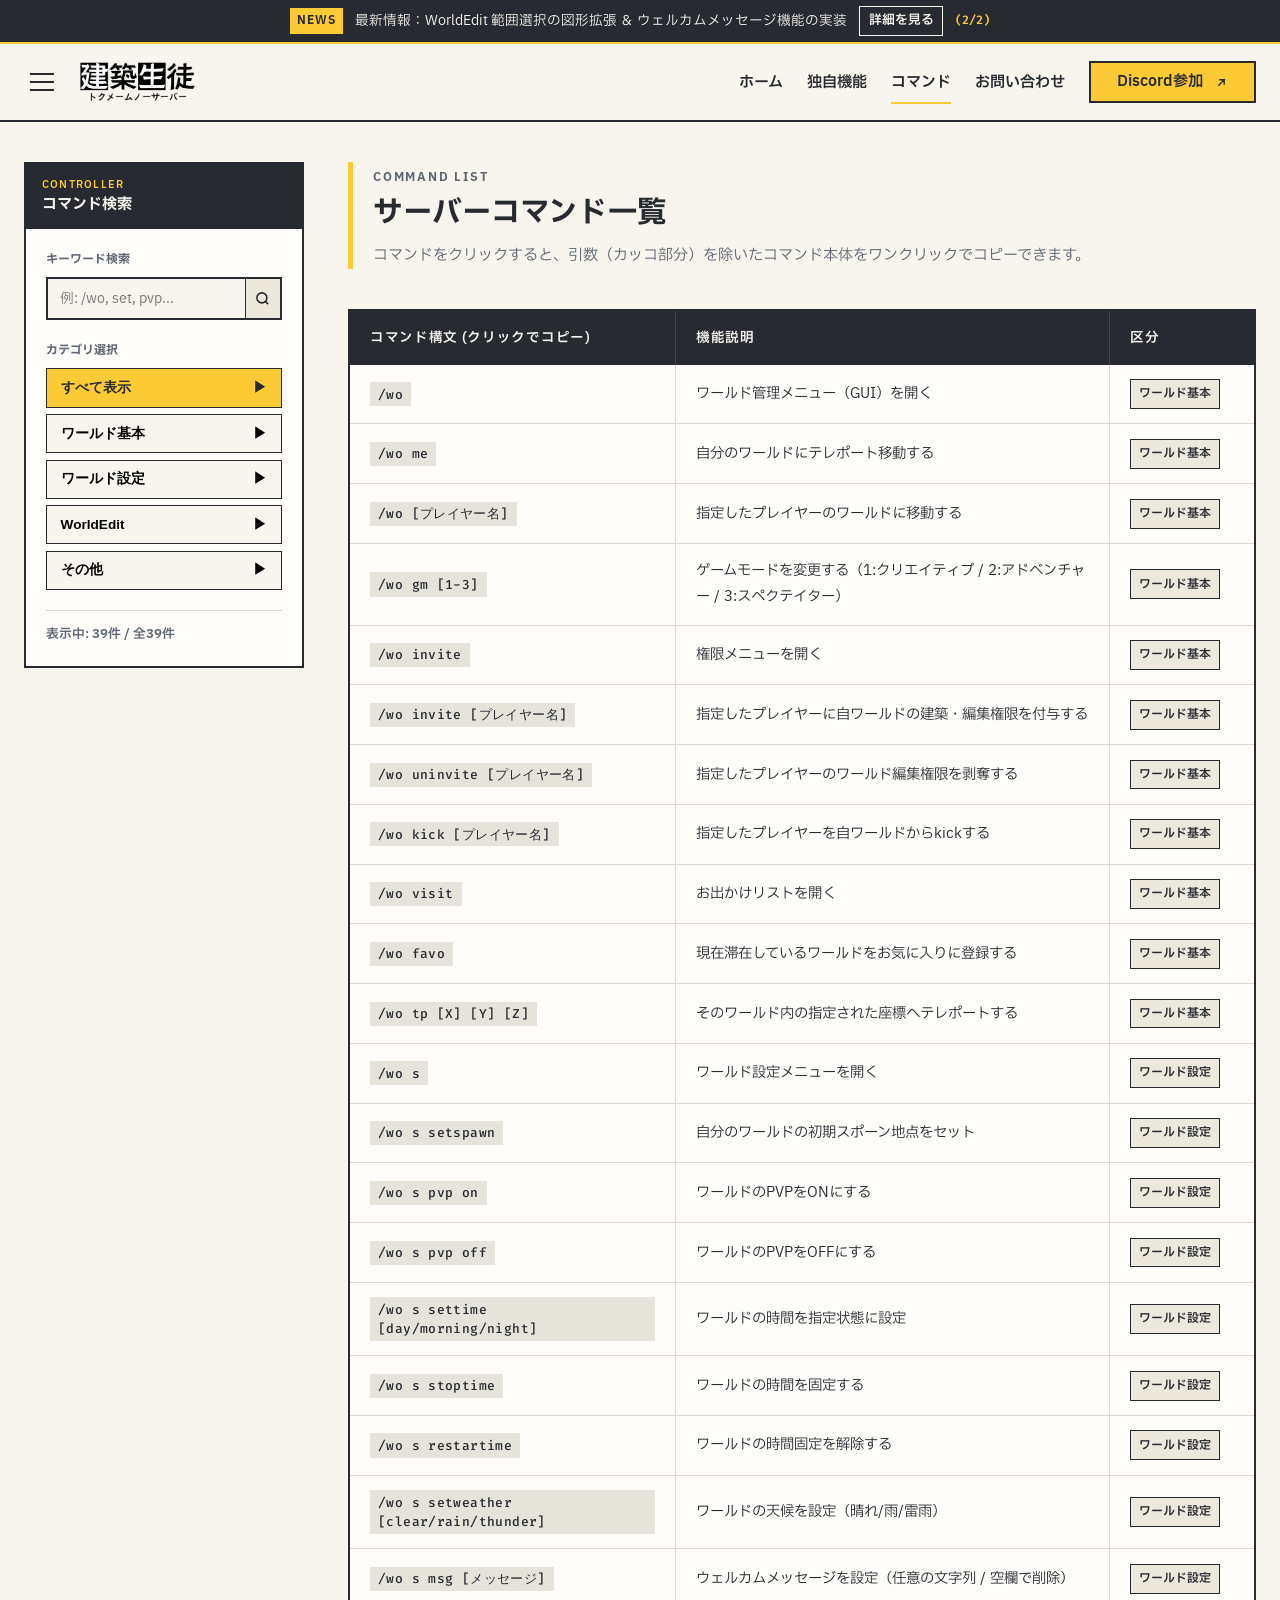
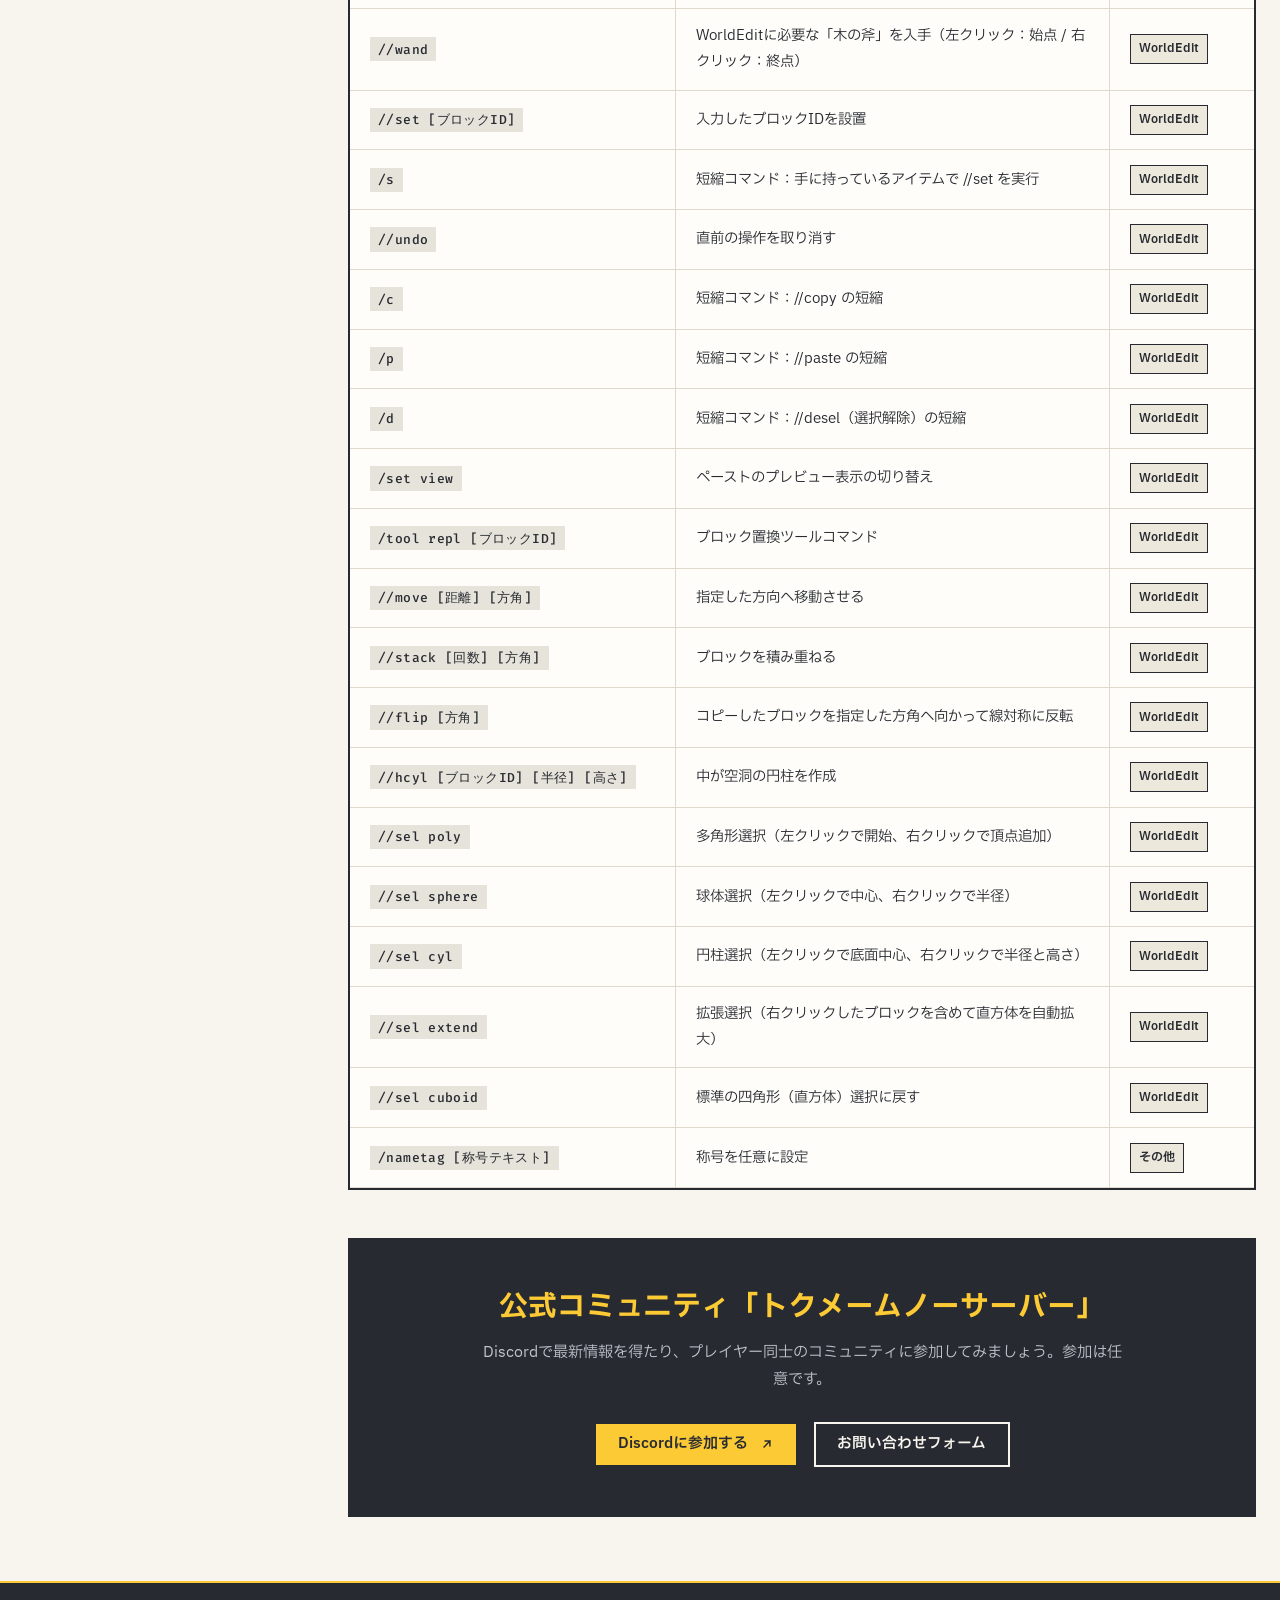
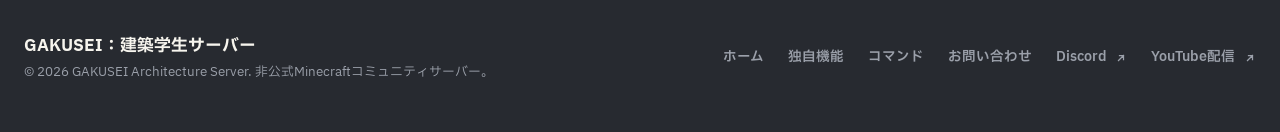
==== commands.html @ f6ea7cfb "Add files via upload" ====
<!DOCTYPE html>
<html lang="ja">
<head>
  <meta charset="UTF-8">
  <meta name="viewport" content="width=device-width, initial-scale=1.0">
  <title>コマンド一覧 - GAKUSEI：建築学生サーバー</title>
  <link rel="preconnect" href="https://fonts.googleapis.com">
  <link rel="preconnect" href="https://fonts.gstatic.com" crossorigin>
  <link href="https://fonts.googleapis.com/css2?family=Fira+Code:wght@400;500;700&family=IBM+Plex+Sans+JP:wght@400;600;700&display=swap" rel="stylesheet">
  <link rel="stylesheet" href="style.css">
</head>
<body>

  <!-- 2カラム構成 -->
  <div class="page-layout container">
    <aside class="toc-sidebar">
      <div class="toc-header">
        <span class="toc-tag">CONTROLLER</span>
        <h4 class="toc-title">コマンド検索</h4>
      </div>
      <div class="cmd-sidebar-controller">
        <div class="cmd-side-search-box">
          <label for="sideCmdSearch">キーワード検索</label>
          <div class="side-search-input-wrap">
            <input type="text" id="sideCmdSearch" placeholder="例: /wo, set, pvp...">
            <div class="search-icon">
              <svg width="15" height="15" viewBox="0 0 24 24" fill="none" stroke="currentColor" stroke-width="2.5"><circle cx="11" cy="11" r="8"></circle><line x1="21" y1="21" x2="16.65" y2="16.65"></line></svg>
            </div>
          </div>
        </div>

        <div class="cmd-side-filters">
          <span class="cmd-side-filters-label">カテゴリ選択</span>
          <button class="side-filter-btn active" data-cat="all">
            <span>すべて表示</span>
            <span>▶</span>
          </button>
          <button class="side-filter-btn" data-cat="world">
            <span>ワールド基本</span>
            <span>▶</span>
          </button>
          <button class="side-filter-btn" data-cat="world-setting">
            <span>ワールド設定</span>
            <span>▶</span>
          </button>
          <button class="side-filter-btn" data-cat="worldedit">
            <span>WorldEdit</span>
            <span>▶</span>
          </button>
          <button class="side-filter-btn" data-cat="other">
            <span>その他</span>
            <span>▶</span>
          </button>
        </div>

        <div class="cmd-count-status" id="cmdCountStatus">表示中: 0件</div>
      </div>
    </aside>

    <div class="content-main">
      <div class="section-header">
        <span class="section-tag">COMMAND LIST</span>
        <h1 class="section-title">サーバーコマンド一覧</h1>
        <p class="section-desc">コマンドをクリックすると、引数（カッコ部分）を除いたコマンド本体をワンクリックでコピーできます。</p>
      </div>

      <div class="command-table-container">
        <table class="command-table">
          <thead>
            <tr>
              <th style="width: 36%;">コマンド構文 (クリックでコピー)</th>
              <th style="width: 48%;">機能説明</th>
              <th style="width: 16%;">区分</th>
            </tr>
          </thead>
          <tbody id="commandTableBody"></tbody>
        </table>
      </div>

      <!-- Discord案内（お問い合わせボタン付き） -->
      <div class="discord-banner" id="cmd-discord">
        <h2>公式コミュニティ「トクメームノーサーバー」</h2>
        <p>Discordで最新情報を得たり、プレイヤー同士のコミュニティに参加してみましょう。参加は任意です。</p>
        <div class="banner-actions">
          <a href="https://discord.gg/9Ex2hYVqra" target="_blank" rel="noopener noreferrer" class="btn btn-primary">
            Discordに参加する
            <svg class="icon-ext" width="14" height="14" viewBox="0 0 24 24" fill="none" stroke="currentColor" stroke-width="2.5" stroke-linecap="square"><path d="M7 17L17 7M17 7H9M17 7V15"/></svg>
          </a>
          <a href="contact.html" class="btn btn-outline-white">
            お問い合わせフォーム
          </a>
        </div>
      </div>
    </div>
  </div>

  <!-- データファイルと共通UIスクリプトの読み込み -->
  <script src="data.js"></script>
  <script src="common.js"></script>
  <script>
    document.addEventListener('DOMContentLoaded', () => {
      // commandsDataの描画＆かっこ除外コピー処理
      const tbody = document.getElementById('commandTableBody');
      const countStatus = document.getElementById('cmdCountStatus');

      if (typeof commandsData !== 'undefined' && tbody) {
        tbody.innerHTML = commandsData.map(cmd => {
          const cleanCommand = cmd.syntax.replace(/\[.*?\]/g, '').trim();
          return `
            <tr data-cat="${cmd.category}">
              <td><code title="クリックしてコピー" data-clean="${cleanCommand}">${cmd.syntax}</code></td>
              <td>${cmd.desc}</td>
              <td><span class="cmd-category-tag">${cmd.categoryLabel}</span></td>
            </tr>
          `;
        }).join('');

        tbody.querySelectorAll('code').forEach(codeEl => {
          codeEl.addEventListener('click', async () => {
            const commandToCopy = codeEl.getAttribute('data-clean') || codeEl.textContent.trim();
            try {
              await navigator.clipboard.writeText(commandToCopy);
            } catch {
              const inp = document.createElement('input');
              inp.value = commandToCopy;
              document.body.appendChild(inp);
              inp.select();
              document.execCommand('copy');
              document.body.removeChild(inp);
            }
            window.showToast(`コピー完了: ${commandToCopy}`);
          });
        });
      }

      // コマンド絞り込み検索
      const sideCmdSearch = document.getElementById('sideCmdSearch');
      const sideFilterBtns = document.querySelectorAll('.side-filter-btn');
      const tableRows = document.querySelectorAll('#commandTableBody tr');
      let currentCat = 'all';

      function filterTable() {
        const query = sideCmdSearch ? sideCmdSearch.value.toLowerCase().trim() : '';
        let visibleCount = 0;

        tableRows.forEach(row => {
          const cat = row.getAttribute('data-cat');
          const text = row.textContent.toLowerCase();

          const matchCat = (currentCat === 'all' || cat === currentCat);
          const matchQuery = (!query || text.includes(query));

          if (matchCat && matchQuery) {
            row.style.display = '';
            visibleCount++;
          } else {
            row.style.display = 'none';
          }
        });

        if (countStatus) {
          countStatus.textContent = `表示中: ${visibleCount}件 / 全${tableRows.length}件`;
        }
      }

      if (sideCmdSearch) {
        sideCmdSearch.addEventListener('input', filterTable);
      }

      sideFilterBtns.forEach(btn => {
        btn.addEventListener('click', () => {
          sideFilterBtns.forEach(b => b.classList.remove('active'));
          btn.classList.add('active');
          currentCat = btn.getAttribute('data-cat');
          filterTable();
        });
      });

      filterTable();
    });
  </script>
</body>
</html>
---- style.css ----
/* ==========================================================================
   設計システム：クリーム背景・ダークグレー・黄色（rgb(252, 202, 53)）
   フォント：IBM Plex Sans JP（全編統一 / 見出し: 700 / 本文: 400）
   ボタンシャドウなし（フラット・直角）
   ========================================================================== */
:root {
  /* 上品なクリーム色背景 */
  --bg-main: #f7f5ee;
  --bg-card: #fefdfa;
  --bg-sub: #ece8db;

  /* コマンド用のグレー網掛け背景 */
  --bg-code: #e5e3da;

  /* 上品なダークグレー */
  --dark: #272a30;
  --dark-soft: #3e434c;
  --text-main: #272a30;
  --text-muted: #5e6573;

  --border: #272a30;
  --border-light: #ded9cb;

  /* アクセントカラー（鮮やかなイエロー） */
  --yellow: rgb(252, 202, 53);
  --yellow-hover: rgb(230, 180, 35);
  --yellow-pale: rgba(252, 202, 53, 0.22);

  --font-sans: 'IBM Plex Sans JP', -apple-system, BlinkMacSystemFont, "Segoe UI", sans-serif;
  --font-mono: 'Fira Code', Menlo, Monaco, Consolas, monospace;
}

*, *::before, *::after {
  box-sizing: border-box;
  margin: 0;
  padding: 0;
  border-radius: 0 !important; /* すべての角丸を完全排除 */
}

html {
  scroll-behavior: smooth;
  font-size: 16px;
}

body {
  font-family: var(--font-sans);
  font-weight: 400;
  background-color: var(--bg-main);
  color: var(--text-main);
  line-height: 1.8;
  overflow-x: hidden;
  -webkit-font-smoothing: antialiased;
}

h1, h2, h3, h4, h5, h6 {
  font-family: var(--font-sans);
  font-weight: 700;
  color: var(--text-main);
  line-height: 1.35;
}

a {
  color: inherit;
  text-decoration: none;
}

/* コマンドのスタイル：枠線をなくし灰色の網掛けのみ。文字潰れを防ぐMediumウェイト */
code {
  font-family: var(--font-mono);
  background-color: var(--bg-code);
  color: var(--text-main);
  padding: 0.15rem 0.5rem;
  font-size: 0.9em;
  border: none !important;
  font-weight: 500;
  letter-spacing: 0.03em;
  display: inline-block;
  white-space: normal;
  word-break: normal;
  overflow-wrap: break-word;
  line-height: 1.5;
  vertical-align: middle;
}

/* コマンドテーブル内のクリック可能コード要素 */
.command-table code {
  cursor: pointer;
  position: relative;
  transition: background-color 0.15s ease, transform 0.1s ease;
}

.command-table code:hover {
  background-color: var(--yellow);
  color: var(--dark);
}

.command-table code:active {
  transform: scale(0.97);
}

/* 蛍光ペン風マーカースタイル */
.marker {
  background-color: var(--yellow);
  color: var(--dark);
  font-weight: 600;
  padding: 0.1em 0.35em;
  display: inline;
}

/* PC時のコンテナ幅 */
.container {
  width: 100%;
  max-width: 1380px;
  margin: 0 auto;
  padding: 0 1.5rem;
}

/* スクロール追従時のヘッダー被り防止 */
section, article, .scroll-target {
  scroll-margin-top: 5.5rem;
}

/* ==========================================================================
   四角形コンテナの共通「角三角（左上・右下）」幾何学装飾
   ========================================================================== */
.card,
.step-card-row,
.highlight-news,
.spec-card,
.feature-detail-card,
.feature-command-box,
.server-connection-box,
.timeline,
.form-card {
  position: relative;
}

.card::before,
.step-card-row::before,
.highlight-news::before,
.spec-card::before,
.feature-detail-card::before,
.feature-command-box::before,
.server-connection-box::before,
.timeline::before,
.form-card::before {
  content: '';
  position: absolute;
  top: 0;
  left: 0;
  width: 0;
  height: 0;
  border-top: 13px solid var(--yellow);
  border-right: 13px solid transparent;
  pointer-events: none;
  z-index: 2;
}

.card::after,
.step-card-row::after,
.highlight-news::after,
.spec-card::after,
.feature-detail-card::after,
.feature-command-box::after,
.server-connection-box::after,
.timeline::after,
.form-card::after {
  content: '';
  position: absolute;
  bottom: 0;
  right: 0;
  width: 0;
  height: 0;
  border-bottom: 13px solid var(--yellow);
  border-left: 13px solid transparent;
  pointer-events: none;
  z-index: 2;
}

/* ==========================================================================
   画像配置用ユーティリティ
   ========================================================================== */
.img-frame {
  border: 2px solid var(--border);
  background-color: var(--bg-sub);
  overflow: hidden;
  margin: 1.25rem 0;
  display: block;
}

.img-frame img {
  width: 100%;
  height: auto;
  display: block;
  object-fit: cover;
}

.img-frame.aspect-16-9 img {
  aspect-ratio: 16 / 9;
}

.img-caption {
  font-size: 0.8rem;
  color: var(--text-muted);
  padding: 0.4rem 0.75rem;
  border-top: 1px solid var(--border);
  background-color: var(--bg-card);
  font-weight: 600;
}

/* ==========================================================================
   上部告知バー (右から左へのスライド・10秒切り替え)
   ========================================================================== */
.announcement-bar {
  background-color: var(--dark);
  color: var(--bg-main);
  border-bottom: 2px solid var(--yellow);
  height: 44px;
  overflow: hidden;
  position: relative;
}

.announcement-viewport {
  position: relative;
  height: 100%;
  width: 100%;
}

.announcement-slide {
  position: absolute;
  inset: 0;
  display: flex;
  align-items: center;
  justify-content: center;
  gap: 0.75rem;
  opacity: 0;
  transform: translateX(100%);
  transition: transform 0.6s cubic-bezier(0.16, 1, 0.3, 1), opacity 0.6s ease;
  pointer-events: none;
}

.announcement-slide.active {
  opacity: 1;
  transform: translateX(0);
  pointer-events: auto;
}

.announcement-slide.prev {
  opacity: 0;
  transform: translateX(-100%);
}

.live-badge {
  background-color: var(--yellow);
  color: var(--dark);
  font-weight: 700;
  font-size: 0.72rem;
  padding: 0.15rem 0.45rem;
  letter-spacing: 0.08em;
  flex-shrink: 0;
}

.announcement-counter {
  font-family: var(--font-mono);
  font-size: 0.75rem;
  font-weight: 600;
  color: var(--yellow);
  flex-shrink: 0;
}

.announcement-text {
  font-weight: 400;
  font-size: 0.85rem;
  white-space: nowrap;
  overflow: hidden;
  text-overflow: ellipsis;
  max-width: 55vw;
}

.announcement-link {
  display: inline-flex;
  align-items: center;
  gap: 0.35rem;
  color: var(--bg-main);
  border: 1px solid var(--bg-main);
  padding: 0.15rem 0.55rem;
  font-size: 0.8rem;
  font-weight: 600;
  flex-shrink: 0;
  transition: all 0.15s;
}

.announcement-link:hover {
  background-color: var(--yellow);
  border-color: var(--yellow);
  color: var(--dark);
}

/* ==========================================================================
   ヘッダー ＆ ドロワーメニュー
   ========================================================================== */
.header {
  position: sticky;
  top: 0;
  z-index: 100;
  background-color: var(--bg-main);
  border-bottom: 2px solid var(--border);
}

.header-container {
  display: flex;
  align-items: center;
  justify-content: space-between;
  height: 4.75rem;
}

.header-left {
  display: flex;
  align-items: center;
  gap: 1.25rem;
}

.menu-toggle {
  background: none;
  border: none;
  cursor: pointer;
  width: 36px;
  height: 36px;
  display: flex;
  flex-direction: column;
  justify-content: center;
  align-items: center;
  gap: 6px;
  padding: 0;
  transition: opacity 0.15s;
}

.menu-toggle:hover {
  opacity: 0.7;
}

.menu-toggle span {
  display: block;
  width: 24px;
  height: 2px;
  background-color: var(--dark);
}

.brand {
  display: flex;
  align-items: center;
  gap: 0.75rem;
  text-decoration: none;
}

.brand-logo-img {
  display: none;
  height: 40px;
  width: auto;
  max-width: 240px;
  object-fit: contain;
}

.brand-fallback-wrap {
  display: flex;
  align-items: center;
  gap: 0.75rem;
}

.brand-symbol {
  width: 38px;
  height: 38px;
  background-color: var(--dark);
  color: var(--yellow);
  display: flex;
  align-items: center;
  justify-content: center;
  font-weight: 700;
  font-size: 1.1rem;
  border: 2px solid var(--border);
  overflow: hidden;
  flex-shrink: 0;
}

.brand-symbol img {
  width: 100%;
  height: 100%;
  object-fit: cover;
  display: block;
}

.brand-text {
  display: flex;
  flex-direction: column;
}

.brand-sub {
  font-size: 0.65rem;
  font-weight: 600;
  letter-spacing: 0.15em;
  color: var(--text-muted);
  line-height: 1;
}

.brand-title {
  font-size: 1.15rem;
  font-weight: 700;
  color: var(--dark);
  letter-spacing: -0.01em;
}

.desktop-nav {
  display: flex;
  align-items: center;
  gap: 1.5rem;
  list-style: none;
}

.desktop-nav a {
  font-size: 0.95rem;
  font-weight: 600;
  padding: 0.5rem 0;
  border-bottom: 2px solid transparent;
  transition: border-color 0.15s;
}

.desktop-nav a:hover,
.desktop-nav a.active {
  border-bottom-color: var(--yellow);
}

.icon-ext {
  display: inline-block;
  vertical-align: middle;
  margin-left: 0.35rem;
  flex-shrink: 0;
}

/* ドロワーオーバーレイ */
.drawer-overlay {
  position: fixed;
  inset: 0;
  background-color: rgba(39, 42, 48, 0.6);
  z-index: 190;
  opacity: 0;
  pointer-events: none;
  transition: opacity 0.25s ease;
}

.drawer-overlay.open {
  opacity: 1;
  pointer-events: auto;
}

/* ドロワー本体 */
.drawer {
  position: fixed;
  top: 0;
  left: 0;
  width: 320px;
  max-width: 85vw;
  height: 100%;
  background-color: var(--bg-main);
  border-right: 2px solid var(--border);
  z-index: 200;
  transform: translateX(-100%);
  transition: transform 0.25s cubic-bezier(0.16, 1, 0.3, 1);
  display: flex;
  flex-direction: column;
}

.drawer.open {
  transform: translateX(0);
}

.drawer-header {
  height: 4.75rem;
  padding: 0 1.25rem;
  display: flex;
  align-items: center;
  justify-content: space-between;
  border-bottom: 2px solid var(--border);
  gap: 0.5rem;
}

.drawer-header .brand-logo-img {
  max-width: 190px;
  height: 34px;
}

.drawer-close {
  background: none;
  border: 2px solid var(--border);
  cursor: pointer;
  width: 34px;
  height: 34px;
  display: flex;
  align-items: center;
  justify-content: center;
  flex-shrink: 0;
}

.drawer-close:hover {
  background-color: var(--yellow);
}

.drawer-nav {
  padding: 1.5rem 0;
  list-style: none;
  display: flex;
  flex-direction: column;
}

.drawer-nav li a {
  display: flex;
  align-items: center;
  justify-content: space-between;
  padding: 0.9rem 1.5rem;
  font-size: 0.95rem;
  font-weight: 600;
  border-left: 4px solid transparent;
  transition: all 0.15s;
}

.drawer-nav li a:hover,
.drawer-nav li a.active {
  background-color: var(--yellow-pale);
  border-left-color: var(--yellow);
}

.drawer-footer {
  margin-top: auto;
  padding: 1.5rem;
  border-top: 1px solid var(--border-light);
  font-size: 0.8rem;
  color: var(--text-muted);
}

/* ==========================================================================
   2カラムレイアウト（左：目次サイドバー / 右：メインコンテンツ）
   ========================================================================== */
.page-layout {
  display: block;
}

@media (min-width: 992px) {
  .page-layout {
    display: grid;
    grid-template-columns: 280px 1fr;
    gap: 2.75rem;
    align-items: start;
    padding-top: 2.5rem;
    padding-bottom: 4rem;
  }
}

.toc-sidebar {
  display: none;
}

@media (min-width: 992px) {
  .toc-sidebar {
    display: block;
    position: sticky;
    top: 6rem;
    max-height: calc(100vh - 7rem);
    overflow-y: auto;
    border: 2px solid var(--border);
    background-color: var(--bg-card);
  }
}

.toc-header {
  background-color: var(--dark);
  color: var(--bg-main);
  padding: 0.75rem 1rem;
  border-bottom: 2px solid var(--border);
}

.toc-tag {
  display: block;
  font-size: 0.65rem;
  font-weight: 600;
  color: var(--yellow);
  letter-spacing: 0.12em;
}

.toc-title {
  font-size: 0.95rem;
  font-weight: 700;
  color: var(--bg-main);
}

.toc-nav {
  padding: 0.75rem 0;
}

.toc-nav ul {
  list-style: none;
  display: flex;
  flex-direction: column;
}

.toc-link {
  display: block;
  padding: 0.6rem 1rem;
  font-size: 0.85rem;
  font-weight: 400;
  color: var(--text-muted);
  border-left: 3px solid transparent;
  transition: all 0.15s;
}

.toc-link:hover {
  color: var(--text-main);
  background-color: var(--yellow-pale);
}

.toc-link.active {
  color: var(--text-main);
  background-color: var(--yellow);
  border-left-color: var(--border);
  font-weight: 700;
}

.content-main {
  min-width: 0;
}

/* ==========================================================================
   ボタン各種
   ========================================================================== */
.btn {
  display: inline-flex;
  align-items: center;
  justify-content: center;
  gap: 0.45rem;
  font-family: var(--font-sans);
  font-size: 0.925rem;
  font-weight: 600;
  padding: 0.65rem 1.35rem;
  cursor: pointer;
  border: 2px solid var(--border);
  background-color: var(--bg-card);
  color: var(--text-main);
  box-shadow: none !important;
  transition: all 0.15s;
  line-height: 1.4;
  margin: 0;
}

.btn-primary {
  background-color: var(--yellow);
  color: var(--dark);
  border: 2px solid var(--border) !important;
}

.btn-primary:hover {
  background-color: var(--yellow-hover);
}

.btn-dark {
  background-color: var(--dark);
  color: var(--bg-main);
  border: 2px solid var(--dark) !important;
}

.btn-dark:hover {
  background-color: var(--yellow);
  color: var(--dark);
  border-color: var(--border) !important;
}

/* バナー用ホワイトアウトラインボタン */
.btn-outline-white {
  background-color: transparent;
  color: var(--bg-main);
  border: 2px solid var(--bg-main) !important;
}

.btn-outline-white:hover {
  background-color: rgba(255, 255, 255, 0.15);
  color: #ffffff;
}

.btn-header {
  padding: 0.55rem 1.6rem !important;
  border: 2px solid var(--border) !important;
  display: inline-flex;
  align-items: center;
}

/* ==========================================================================
   ヒーローセクション ＆ YouTube背景動画
   ========================================================================== */
.hero {
  position: relative;
  /* ヒーローの高さ調整：上下padding */
  padding: 5rem 0 4rem;
  background-color: var(--dark);
  border-bottom: 2px solid var(--border);
  overflow: hidden;
}

.hero-grid-bg {
  position: absolute;
  inset: 0;
  background-image: 
    linear-gradient(to right, rgba(39, 42, 48, 0.04) 1px, transparent 1px),
    linear-gradient(to bottom, rgba(39, 42, 48, 0.04) 1px, transparent 1px);
  background-size: 28px 28px;
  pointer-events: none;
  z-index: 1;
}

.hero-video-wrapper {
  position: absolute;
  inset: 0;
  overflow: hidden;
  pointer-events: none;
  z-index: 0;
  opacity: 0;
  transition: opacity 0.8s ease;
}

.hero-video-wrapper.is-playing {
  opacity: 1;
}

/* 拡大率の調整箇所：scale(1.0) を変更して拡大・縮小可能 */
.hero-video-wrapper iframe {
  position: absolute;
  top: 50%;
  left: 50%;
  width: 177.77vh;
  min-width: 100vw;
  height: 56.25vw;
  min-height: 100vh;
  transform: translate(-50%, -50%) scale(1);
  pointer-events: none;
  border: none;
}

/* 左側が約5割黒、右側は透明で映像がガッツリ見えるグラデーション */
.hero-video-overlay {
  position: absolute;
  inset: 0;
  background: linear-gradient(
    to right,
    rgba(20, 22, 26, 0.78) 0%,
    rgba(20, 22, 26, 0.65) 45%,
    rgba(20, 22, 26, 0.25) 70%,
    rgba(20, 22, 26, 0) 100%
  );
  z-index: 1;
}

.hero-container {
  position: relative;
  z-index: 2;
}

.hero-badge {
  display: inline-block;
  font-size: 0.75rem;
  font-weight: 600;
  color: var(--dark);
  background-color: var(--yellow);
  padding: 0.25rem 0.75rem;
  border: 2px solid var(--border);
  margin-bottom: 1.25rem;
}

.hero-title {
  font-size: 2.75rem;
  font-weight: 700;
  letter-spacing: -0.02em;
  margin-bottom: 1.25rem;
  color: #ffffff;
}

.hero-title .highlight {
  background-color: var(--yellow);
  color: var(--dark);
  padding: 0 0.35rem;
  display: inline-block;
}

.hero-lead {
  font-size: 1.05rem;
  color: #e2e5eb;
  max-width: 760px;
  margin-bottom: 2rem;
}

.server-connection-box {
  display: grid;
  grid-template-columns: 2fr 1fr;
  gap: 1rem;
  background-color: var(--bg-card);
  padding: 1.25rem;
  border: 2px solid var(--border);
  margin-bottom: 2rem;
  max-width: 800px;
}

.connection-item {
  display: flex;
  flex-direction: column;
  gap: 0.4rem;
}

.connection-label {
  font-size: 0.75rem;
  font-weight: 600;
  color: var(--text-muted);
  letter-spacing: 0.05em;
}

.copy-field {
  display: flex;
  align-items: center;
  justify-content: space-between;
  background-color: var(--bg-main);
  border: 2px solid var(--border);
  padding: 0.5rem 0.75rem;
  cursor: pointer;
  transition: all 0.15s;
}

.copy-field:hover {
  background-color: var(--yellow-pale);
  border-color: var(--border);
}

.copy-field code {
  background: none;
  border: none;
  padding: 0;
  color: var(--text-main);
  font-size: 1rem;
}

.static-field {
  display: flex;
  align-items: center;
  background-color: var(--bg-main);
  border: 2px solid var(--border);
  padding: 0.5rem 0.75rem;
}

.static-field code {
  background: none;
  border: none;
  padding: 0;
  color: var(--text-main);
  font-size: 1rem;
}

.btn-copy {
  display: flex;
  align-items: center;
  gap: 0.35rem;
  background: var(--dark);
  color: var(--bg-main);
  border: none;
  padding: 0.25rem 0.55rem;
  font-size: 0.75rem;
  font-weight: 600;
  cursor: pointer;
  transition: background 0.15s;
}

.copy-field:hover .btn-copy {
  background: var(--yellow);
  color: var(--dark);
}

.hero-actions {
  display: flex;
  gap: 1rem;
  flex-wrap: wrap;
}

/* ==========================================================================
   汎用セクション ＆ コンポーネント
   ========================================================================== */
.section {
  padding: 3.5rem 0;
}

.section-alt {
  background-color: var(--bg-sub);
  border-top: 2px solid var(--border);
  border-bottom: 2px solid var(--border);
}

.section-header {
  text-align: left;
  max-width: 800px;
  margin-bottom: 2.5rem;
  position: relative;
  padding-left: 1.25rem;
  border-left: 5px solid var(--yellow);
}

.section-tag {
  display: inline-block;
  font-family: var(--font-sans);
  font-size: 0.75rem;
  font-weight: 700;
  letter-spacing: 0.15em;
  color: var(--text-muted);
  text-transform: uppercase;
  margin-bottom: 0.35rem;
}

.section-title {
  font-size: 1.85rem;
  font-weight: 700;
  color: var(--text-main);
  letter-spacing: -0.01em;
}

.section-desc {
  color: var(--text-muted);
  font-size: 0.95rem;
  margin-top: 0.5rem;
}

.grid {
  display: grid;
  gap: 1.5rem;
}

.grid-2 {
  grid-template-columns: repeat(2, 1fr);
}

.card {
  background-color: var(--bg-card);
  border: 2px solid var(--border);
  padding: 1.75rem;
  transition: background-color 0.15s;
}

.card:hover {
  background-color: #ffffff;
}

.card-title {
  font-size: 1.15rem;
  font-weight: 700;
  margin-bottom: 0.75rem;
  border-bottom: 2px solid var(--border-light);
  padding-bottom: 0.5rem;
}

.card-desc {
  font-size: 0.9rem;
  color: var(--text-muted);
}

/* ==========================================================================
   ステップガイド（01番・タイポグラフィ重視）
   ========================================================================== */
.steps-flow {
  display: flex;
  flex-direction: column;
  align-items: stretch;
  gap: 0;
  max-width: 900px;
}

.step-card-row {
  background-color: var(--bg-card);
  border: 2px solid var(--border);
  padding: 1.75rem 2rem;
  display: flex;
  align-items: center;
  gap: 2rem;
}

.step-index {
  font-family: var(--font-sans);
  font-size: 2.25rem;
  font-weight: 700;
  color: var(--dark);
  line-height: 1;
  padding-right: 1.75rem;
  border-right: 3px solid var(--yellow);
  letter-spacing: -0.02em;
  flex-shrink: 0;
}

.step-content {
  flex-grow: 1;
}

.step-content h3 {
  font-size: 1.2rem;
  font-weight: 700;
  margin-bottom: 0.5rem;
}

.step-content p {
  font-size: 0.95rem;
  color: var(--text-muted);
  line-height: 1.8;
}

.step-arrow {
  display: flex;
  justify-content: center;
  align-items: center;
  padding: 0.85rem 0;
}

.step-arrow-icon {
  width: 0;
  height: 0;
  border-left: 14px solid transparent;
  border-right: 14px solid transparent;
  border-top: 16px solid var(--dark);
}

/* ==========================================================================
   最新情報 ＆ タイムライン（塗りつぶしなし・枠線のみ）
   ========================================================================== */
.highlight-news {
  background-color: var(--bg-card);
  border: 2px solid var(--border);
  padding: 2rem;
  margin-bottom: 2rem;
}

.news-badge {
  display: inline-block;
  background-color: var(--dark);
  color: var(--yellow);
  font-size: 0.75rem;
  font-weight: 700;
  padding: 0.2rem 0.6rem;
  letter-spacing: 0.05em;
  margin-bottom: 0.75rem;
}

.news-title {
  font-size: 1.35rem;
  font-weight: 700;
  margin-bottom: 0.75rem;
}

.news-desc {
  font-size: 0.95rem;
  color: var(--text-muted);
  margin-bottom: 1.5rem;
}

.news-box {
  background-color: transparent;
  border: 2px solid var(--border);
  padding: 1.25rem;
}

.news-box h4 {
  font-size: 0.95rem;
  font-weight: 700;
  color: var(--text-main);
  margin-bottom: 0.5rem;
  border-bottom: 2px solid var(--border-light);
  padding-bottom: 0.25rem;
}

.news-box ul {
  list-style: square inside;
  font-size: 0.9rem;
  line-height: 1.8;
}

.timeline {
  border: 2px solid var(--border);
  background-color: var(--bg-card);
}

.timeline-header {
  background-color: var(--dark);
  color: var(--bg-main);
  padding: 0.75rem 1.25rem;
  font-weight: 700;
  font-size: 0.9rem;
  letter-spacing: 0.05em;
}

.timeline-list {
  padding: 1.5rem;
  display: flex;
  flex-direction: column;
  gap: 1.25rem;
}

.timeline-item {
  position: relative;
  padding-left: 1.5rem;
  border-left: 3px solid var(--border);
}

.timeline-item::before {
  content: '';
  position: absolute;
  left: -6px;
  top: 6px;
  width: 9px;
  height: 9px;
  background-color: var(--yellow);
  border: 1px solid var(--border);
}

.timeline-date {
  font-size: 0.8rem;
  font-weight: 700;
  color: var(--dark);
  background-color: var(--yellow);
  padding: 0 0.3rem;
  display: inline-block;
  margin-bottom: 0.2rem;
}

.timeline-item p {
  font-size: 0.9rem;
  color: var(--text-main);
}

/* ==========================================================================
   スペック比較カード
   ========================================================================== */
.spec-card {
  background-color: var(--bg-card);
  border: 2px solid var(--border);
  padding: 1.75rem;
}

.spec-header {
  border-bottom: 2px solid var(--border);
  padding-bottom: 0.75rem;
  margin-bottom: 1rem;
}

.spec-header h3 {
  font-size: 1.2rem;
  font-weight: 700;
}

.spec-list {
  list-style: none;
  font-size: 0.9rem;
  display: flex;
  flex-direction: column;
  gap: 0.6rem;
  color: var(--text-muted);
}

.spec-list strong {
  color: var(--text-main);
  font-weight: 600;
}

/* ==========================================================================
   コマンド一覧：左サイドバー検索＆カテゴリ操作パネル
   ========================================================================== */
.cmd-sidebar-controller {
  display: flex;
  flex-direction: column;
  gap: 1.25rem;
  padding: 1.25rem;
}

.cmd-side-search-box {
  display: flex;
  flex-direction: column;
  gap: 0.4rem;
}

.cmd-side-search-box label {
  font-size: 0.75rem;
  font-weight: 700;
  color: var(--text-muted);
}

.side-search-input-wrap {
  display: flex;
  border: 2px solid var(--border);
  background-color: var(--bg-main);
}

.side-search-input-wrap input {
  width: 100%;
  padding: 0.6rem 0.75rem;
  border: none;
  outline: none;
  font-family: var(--font-sans);
  font-size: 0.85rem;
  background: transparent;
  color: var(--text-main);
}

.side-search-input-wrap .search-icon {
  display: flex;
  align-items: center;
  justify-content: center;
  padding: 0 0.6rem;
  background-color: var(--bg-sub);
  border-left: 1px solid var(--border);
}

.cmd-side-filters {
  display: flex;
  flex-direction: column;
  gap: 0.4rem;
}

.cmd-side-filters-label {
  font-size: 0.75rem;
  font-weight: 700;
  color: var(--text-muted);
}

.side-filter-btn {
  width: 100%;
  text-align: left;
  background-color: var(--bg-main);
  border: 1px solid var(--border);
  padding: 0.6rem 0.85rem;
  font-size: 0.85rem;
  font-weight: 600;
  cursor: pointer;
  display: flex;
  justify-content: space-between;
  align-items: center;
  transition: all 0.15s;
}

.side-filter-btn:hover {
  background-color: var(--yellow-pale);
}

.side-filter-btn.active {
  background-color: var(--yellow);
  color: var(--dark);
  border-color: var(--border);
  font-weight: 700;
}

.cmd-count-status {
  font-size: 0.8rem;
  font-weight: 600;
  color: var(--text-muted);
  border-top: 1px solid var(--border-light);
  padding-top: 0.75rem;
}

.command-table-container {
  border: 2px solid var(--border);
  background-color: var(--bg-card);
  overflow-x: auto;
}

.command-table {
  width: 100%;
  border-collapse: collapse;
  text-align: left;
  font-size: 0.9rem;
}

.command-table th {
  background-color: var(--dark);
  color: var(--bg-main);
  font-weight: 600;
  padding: 0.9rem 1.25rem;
  font-size: 0.85rem;
  letter-spacing: 0.05em;
  border-right: 1px solid var(--dark-soft);
}

.command-table th:last-child {
  border-right: none;
}

.command-table td {
  padding: 0.9rem 1.25rem;
  border-bottom: 1px solid var(--border-light);
  border-right: 1px solid var(--border-light);
  vertical-align: middle;
}

.command-table td:last-child {
  border-right: none;
}

.command-table tbody tr:hover {
  background-color: var(--yellow-pale);
}

.cmd-category-tag {
  display: inline-block;
  font-size: 0.75rem;
  font-weight: 600;
  padding: 0.2rem 0.5rem;
  border: 1px solid var(--border);
  background-color: var(--bg-sub);
}

/* ==========================================================================
   独自システム機能詳細カード
   ========================================================================== */
.feature-detail-card {
  border: 2px solid var(--border);
  background-color: var(--bg-card);
  padding: 2.25rem;
  margin-bottom: 2.5rem;
}

.feature-detail-header {
  display: flex;
  justify-content: space-between;
  align-items: flex-start;
  border-bottom: 2px solid var(--border);
  padding-bottom: 1rem;
  margin-bottom: 1.25rem;
  flex-wrap: wrap;
  gap: 0.5rem;
}

.feature-title-group h3 {
  font-size: 1.35rem;
  font-weight: 700;
}

.feature-tag {
  font-family: var(--font-sans);
  font-size: 0.75rem;
  font-weight: 700;
  background-color: var(--yellow);
  color: var(--dark);
  padding: 0.2rem 0.6rem;
  border: 1px solid var(--border);
}

.feature-detail-body {
  font-size: 0.95rem;
  color: var(--text-muted);
}

.feature-detail-body p {
  margin-bottom: 1rem;
}

.feature-command-box {
  background-color: transparent;
  border: 2px solid var(--border);
  padding: 1.25rem 1.5rem;
  margin: 1.25rem 0;
}

.feature-command-box span {
  font-size: 0.8rem;
  font-weight: 700;
  color: var(--text-main);
  display: block;
  margin-bottom: 0.5rem;
}

/* ==========================================================================
   お問い合わせフォーム用コンテナ (contact.html)
   ========================================================================== */
.form-card {
  background-color: var(--bg-card);
  border: 2px solid var(--border);
  padding: 2rem;
  margin-bottom: 2.5rem;
}

.form-wrapper {
  position: relative;
  width: 100%;
  min-height: 700px;
  background-color: #ffffff;
  border: 1px solid var(--border-light);
  overflow: hidden;
}

.form-wrapper iframe {
  width: 100%;
  height: 100%;
  min-height: 700px;
  border: none;
  display: block;
}

/* ==========================================================================
   Discordバナー ＆ フッター（お問い合わせボタン配置）
   ========================================================================== */
.discord-banner {
  border: 2px solid var(--border);
  background-color: var(--dark);
  color: var(--bg-main);
  padding: 3rem 2rem;
  text-align: center;
  margin: 3rem auto 0;
}

.discord-banner h2 {
  font-size: 1.8rem;
  font-weight: 700;
  margin-bottom: 0.75rem;
  color: var(--yellow);
}

.discord-banner p {
  max-width: 650px;
  margin: 0 auto 1.75rem;
  color: #c0c4cc;
  font-size: 0.95rem;
}

.banner-actions {
  display: flex;
  align-items: center;
  justify-content: center;
  gap: 1rem;
  flex-wrap: wrap;
}

.toast {
  position: fixed;
  bottom: 2rem;
  right: 2rem;
  background-color: var(--dark);
  color: var(--bg-main);
  border: 2px solid var(--yellow);
  padding: 0.8rem 1.4rem;
  font-size: 0.875rem;
  font-weight: 600;
  z-index: 1000;
  opacity: 0;
  transform: translateY(15px);
  pointer-events: none;
  transition: all 0.2s ease;
}

.toast.show {
  opacity: 1;
  transform: translateY(0);
}

.footer {
  background-color: var(--dark);
  color: #9ba0aa;
  padding: 3rem 0;
  border-top: 2px solid var(--yellow);
}

.footer-content {
  display: flex;
  justify-content: space-between;
  align-items: center;
  flex-wrap: wrap;
  gap: 1.5rem;
}

.footer-title {
  font-weight: 700;
  color: var(--bg-main);
  font-size: 1.05rem;
  margin-bottom: 0.25rem;
}

.footer-copy {
  font-size: 0.8rem;
}

.footer-links {
  display: flex;
  gap: 1.5rem;
  font-size: 0.85rem;
  font-weight: 600;
  flex-wrap: wrap;
}

.footer-links a:hover {
  color: var(--yellow);
}

/* ==========================================================================
   レスポンシブ
   ========================================================================== */
@media (max-width: 991px) {
  .hero-title {
    font-size: 2.2rem;
  }
  .grid-2 {
    grid-template-columns: 1fr;
  }
  .server-connection-box {
    grid-template-columns: 1fr;
  }
  .step-card-row {
    flex-direction: column;
    align-items: flex-start;
    gap: 1rem;
    padding: 1.5rem;
  }
  .step-index {
    border-right: none;
    border-bottom: 3px solid var(--yellow);
    padding-right: 0;
    padding-bottom: 0.5rem;
    font-size: 1.8rem;
  }
  .hero-video-overlay {
    background: rgba(20, 22, 26, 0.75);
  }
}

@media (max-width: 768px) {
  .desktop-nav {
    display: none;
  }
  .hero-title {
    font-size: 1.85rem;
  }
  .section {
    padding: 2.5rem 0;
  }
  .footer-content {
    flex-direction: column;
    align-items: flex-start;
  }
}
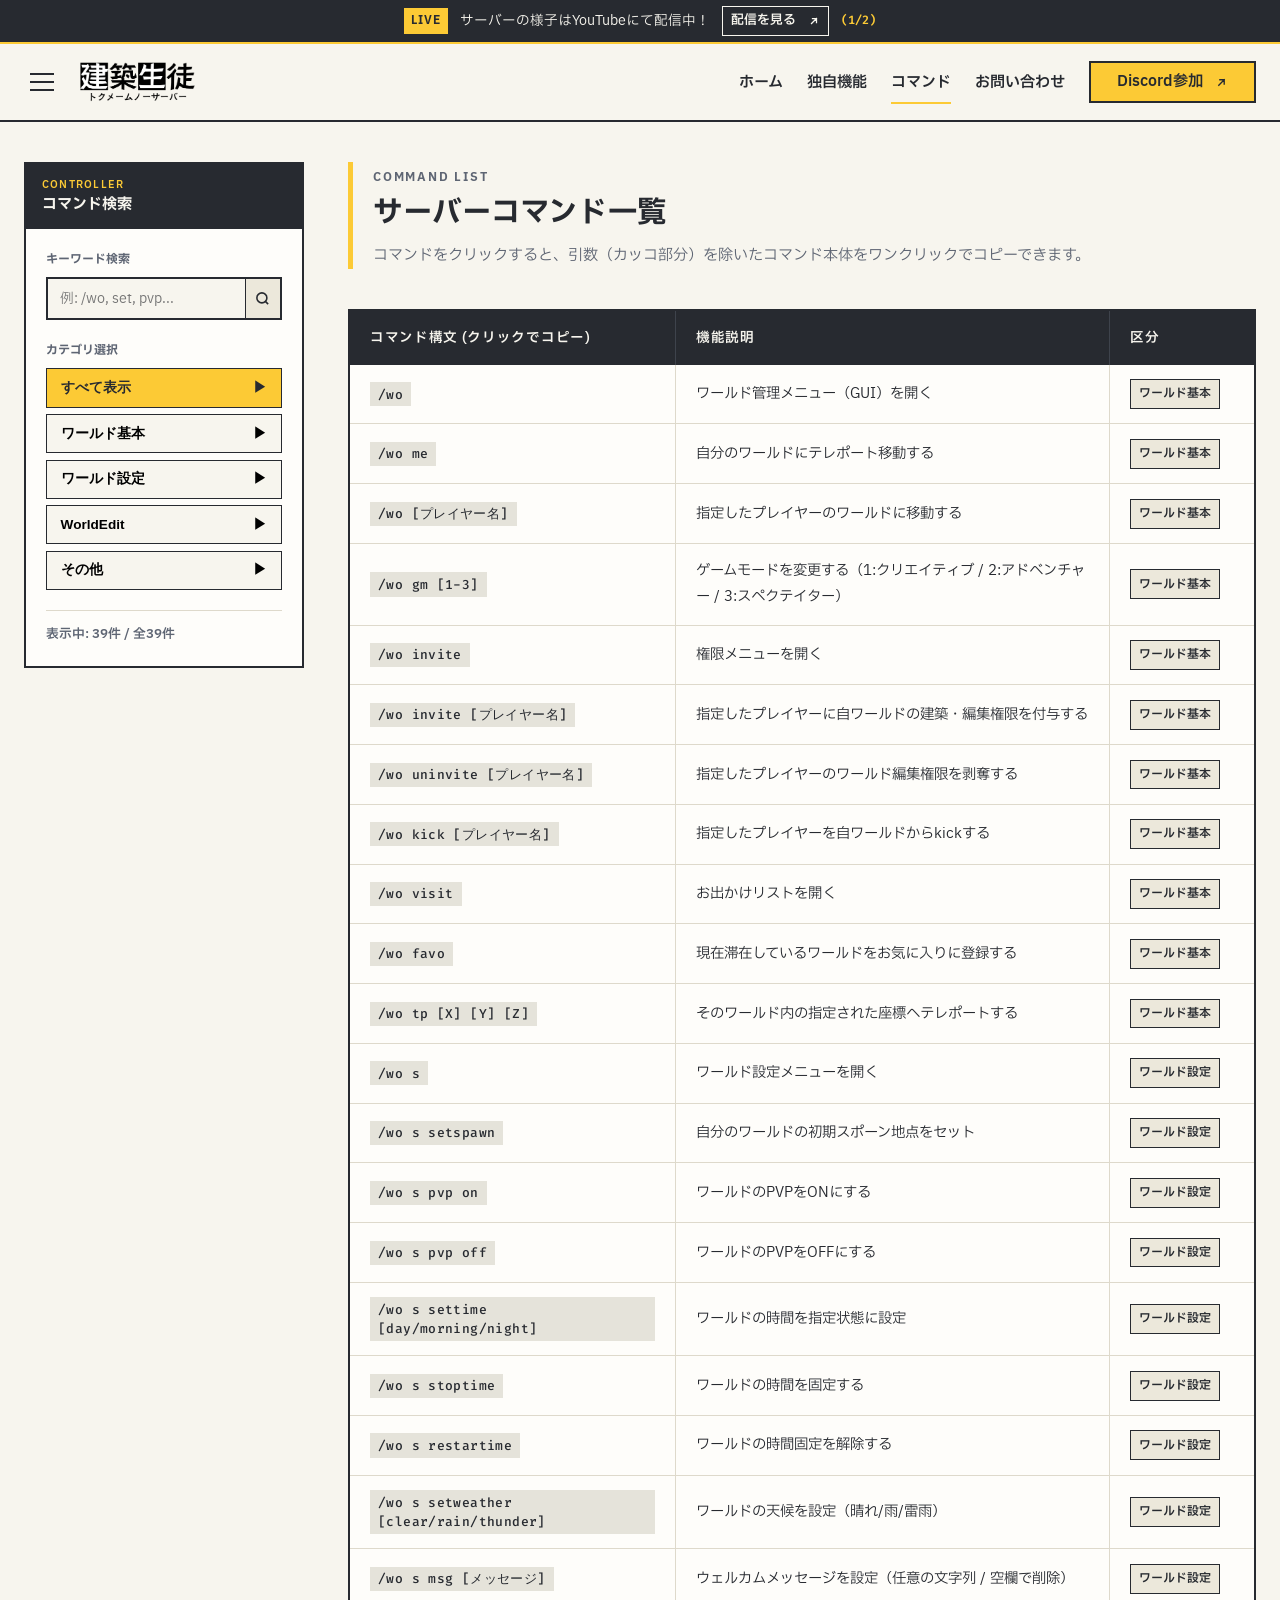
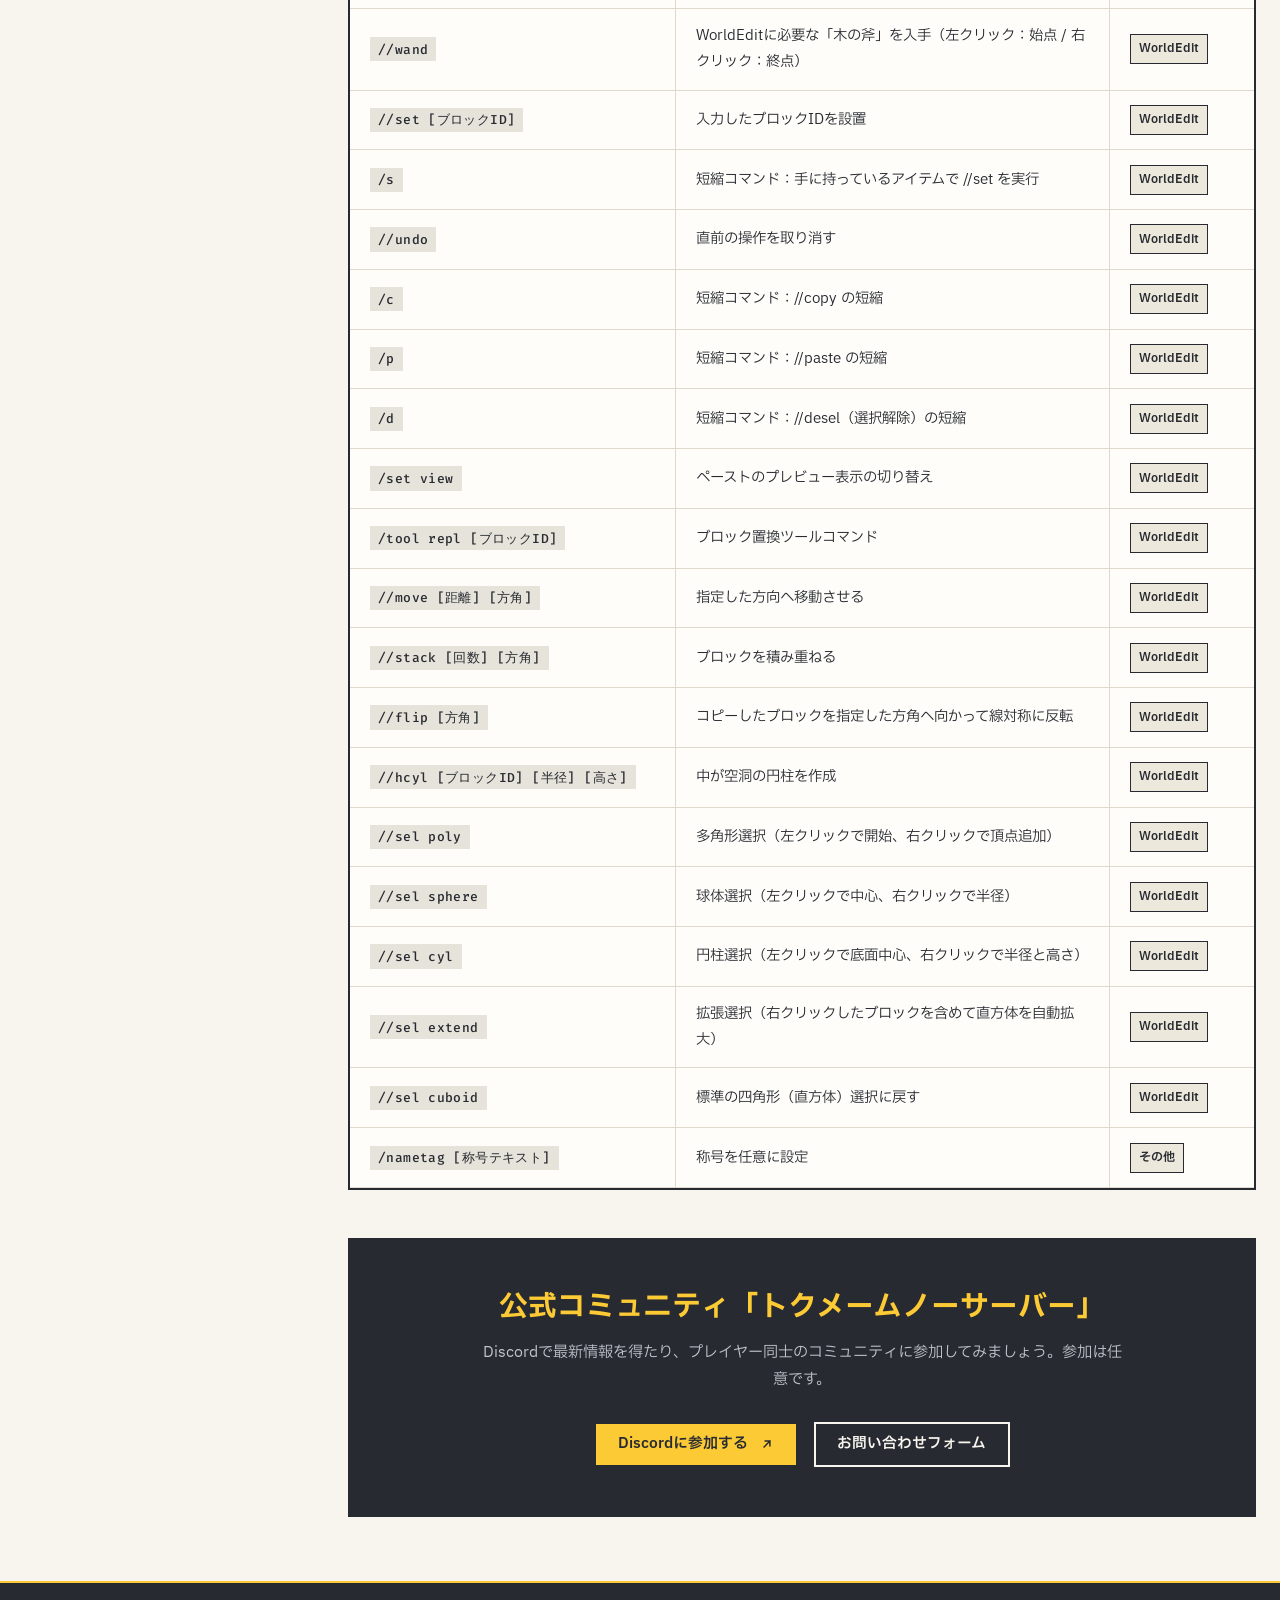
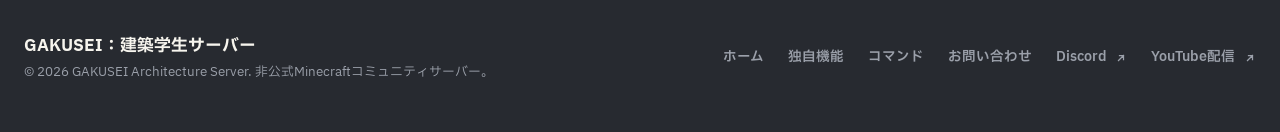
==== commit 85bd5c0e: "Fix HTML encoding issues in commands.html" ====
--- a/commands.html
+++ b/commands.html
@@ -82,7 +82,7 @@
         <h2>公式コミュニティ「トクメームノーサーバー」</h2>
         <p>Discordで最新情報を得たり、プレイヤー同士のコミュニティに参加してみましょう。参加は任意です。</p>
         <div class="banner-actions">
-          <a href="https://discord.gg/9Ex2hYVqra" target="_blank" rel="noopener noreferrer" class="btn btn-primary">
+          <a href="https://x.com/MUMEI_1032/status/2062990677764718611?s=20" target="_blank" rel="noopener noreferrer" class="btn btn-primary">
             Discordに参加する
             <svg class="icon-ext" width="14" height="14" viewBox="0 0 24 24" fill="none" stroke="currentColor" stroke-width="2.5" stroke-linecap="square"><path d="M7 17L17 7M17 7H9M17 7V15"/></svg>
           </a>
@@ -180,4 +180,4 @@
     });
   </script>
 </body>
-</html>+</html>
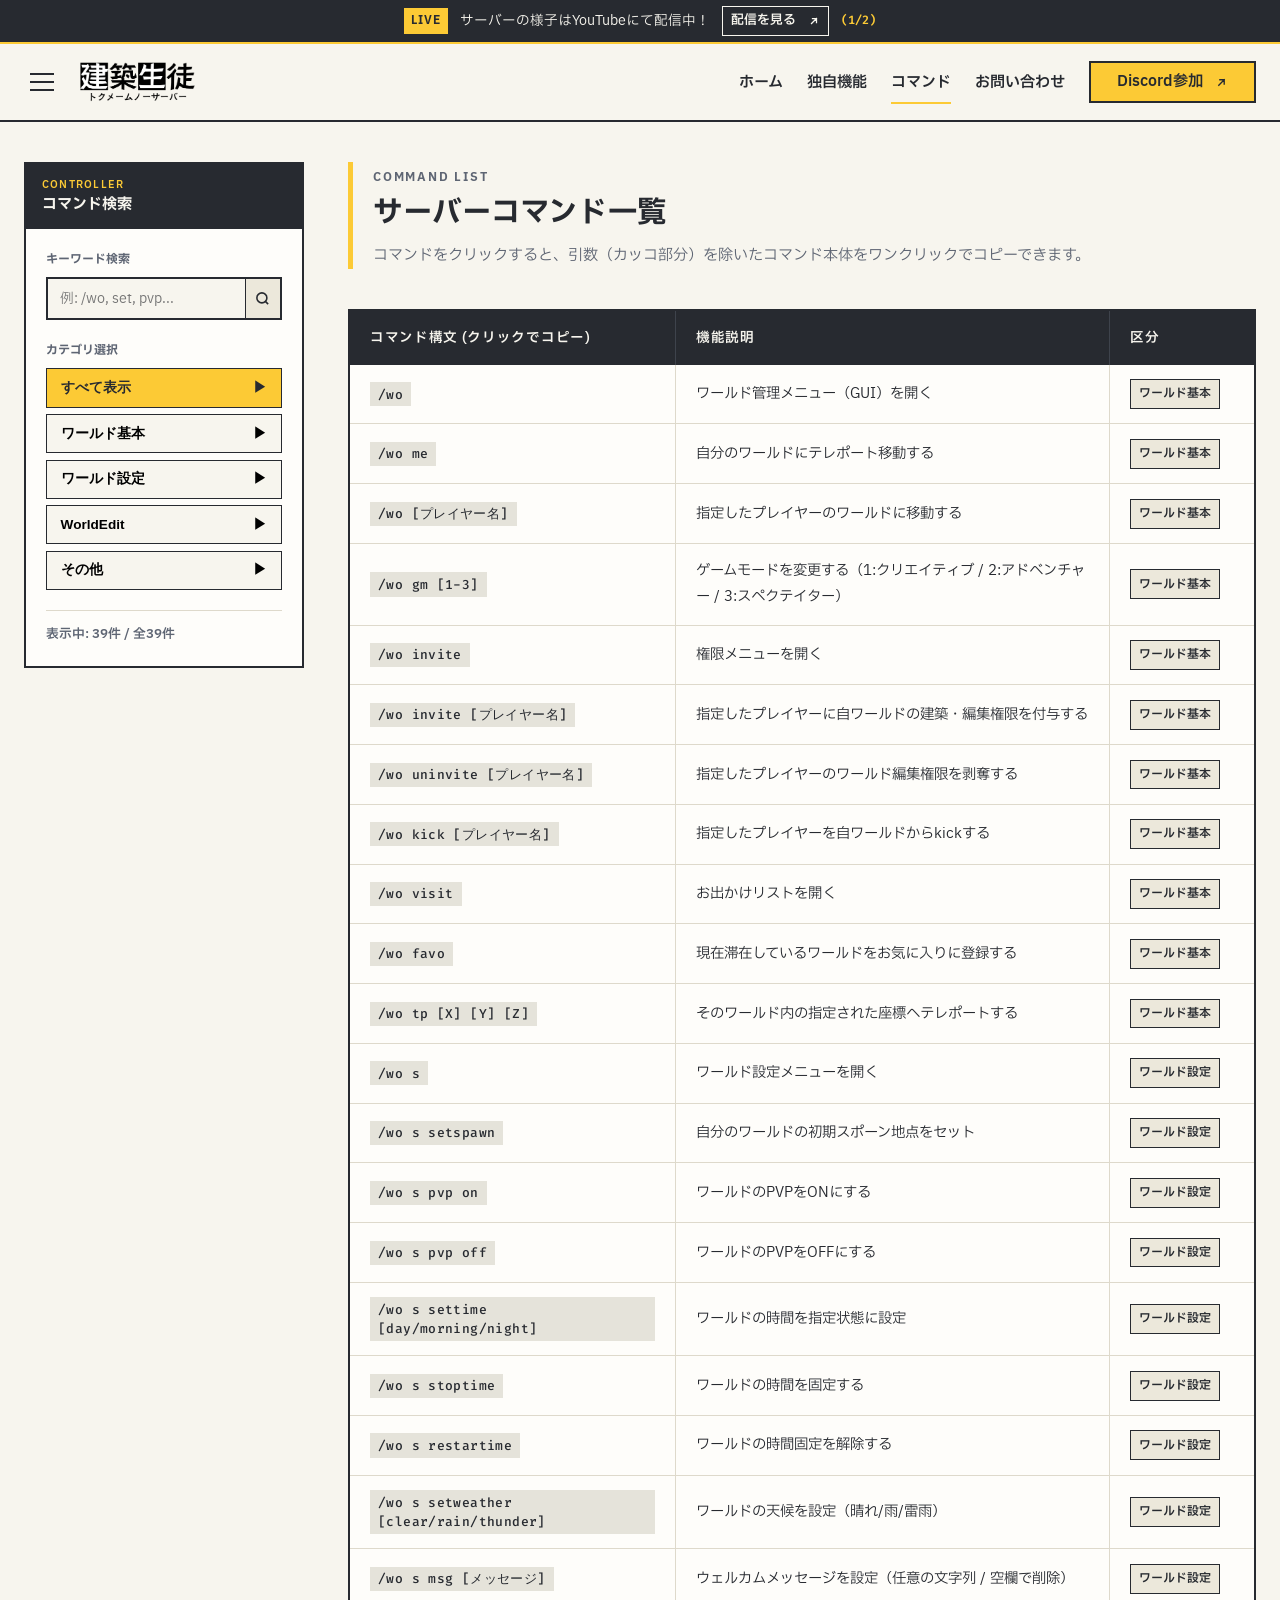
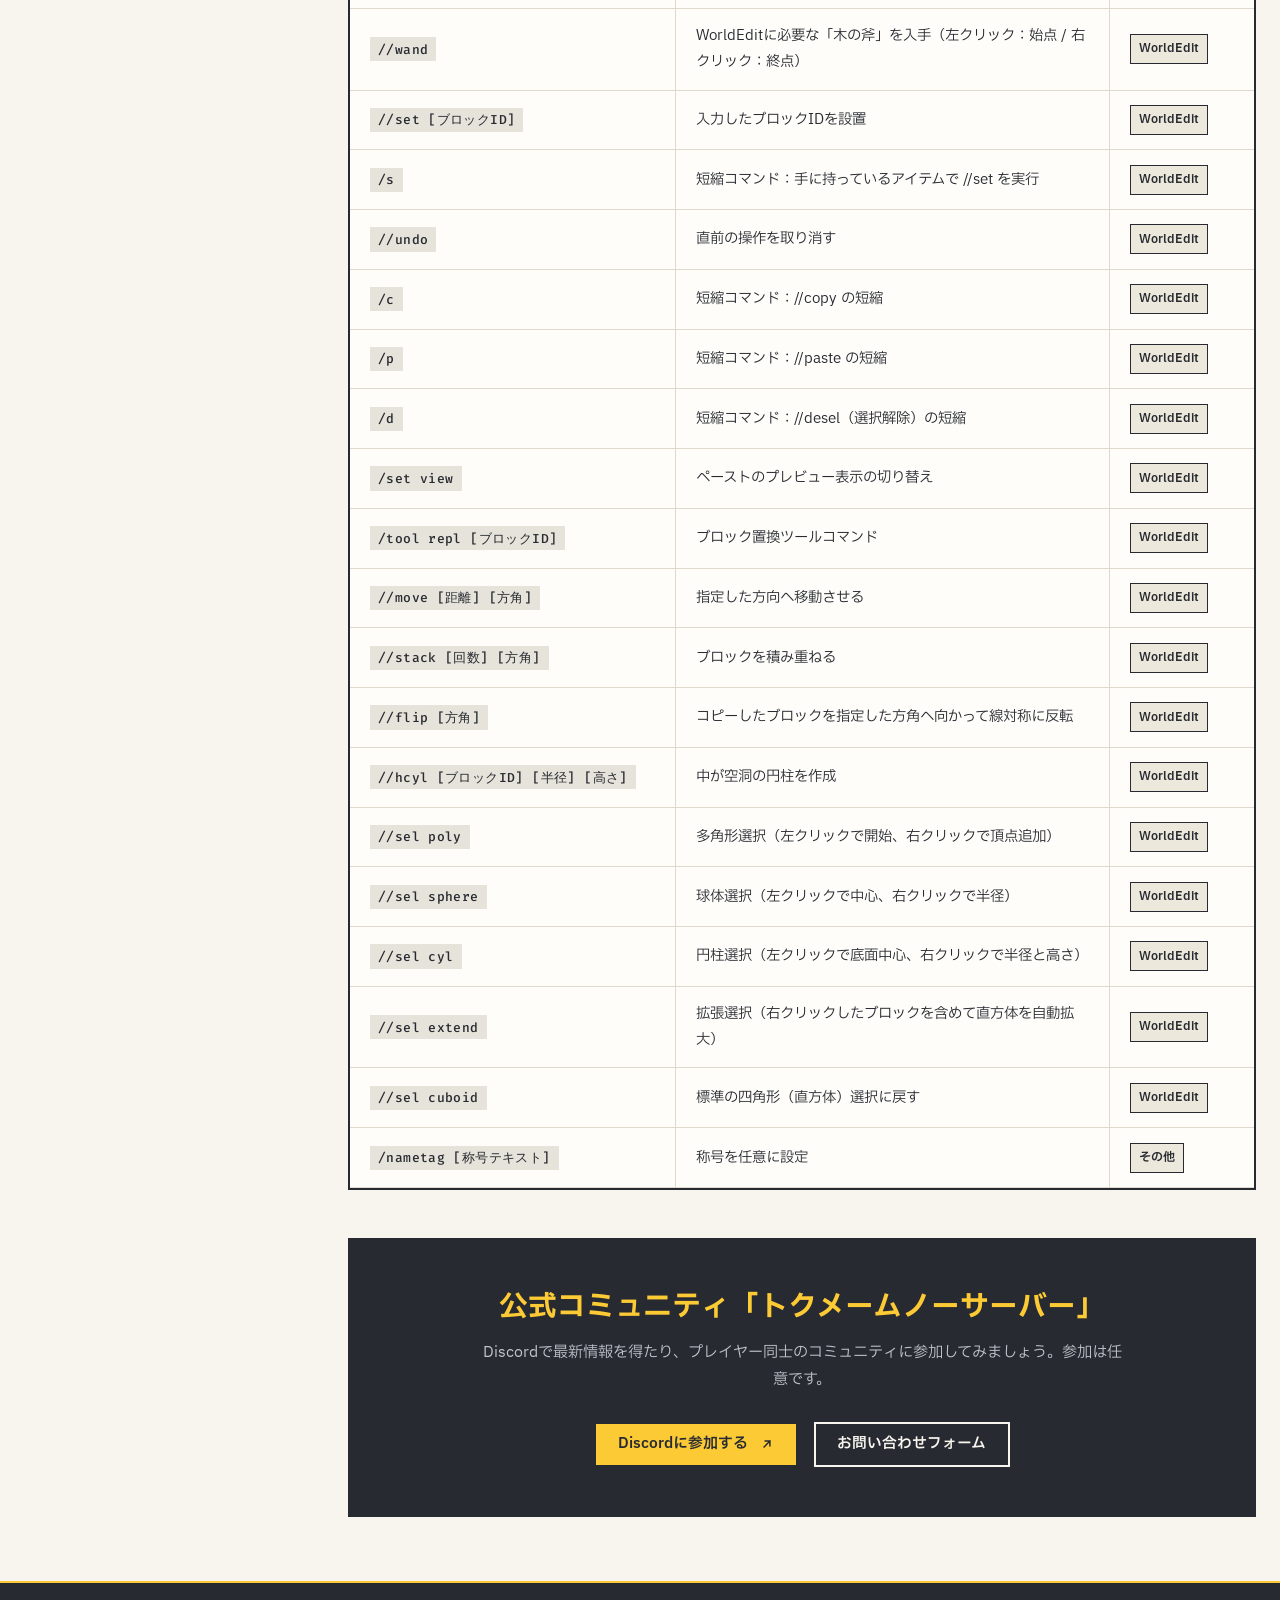
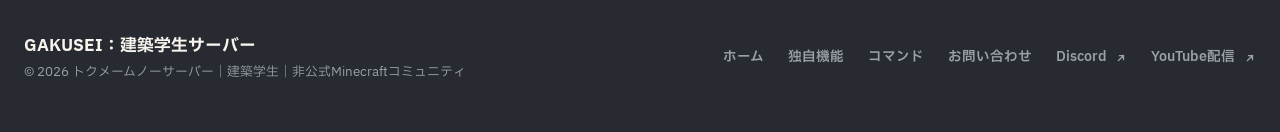
==== commit 00beac45: "Add favicon and enhance commands page layout Added a favicon link and improved the command list page" ====
--- a/commands.html
+++ b/commands.html
@@ -4,6 +4,7 @@
   <meta charset="UTF-8">
   <meta name="viewport" content="width=device-width, initial-scale=1.0">
   <title>コマンド一覧 - GAKUSEI：建築学生サーバー</title>
+  <link rel="icon" href="icon.png" type="image/png">
   <link rel="preconnect" href="https://fonts.googleapis.com">
   <link rel="preconnect" href="https://fonts.gstatic.com" crossorigin>
   <link href="https://fonts.googleapis.com/css2?family=Fira+Code:wght@400;500;700&family=IBM+Plex+Sans+JP:wght@400;600;700&display=swap" rel="stylesheet">
